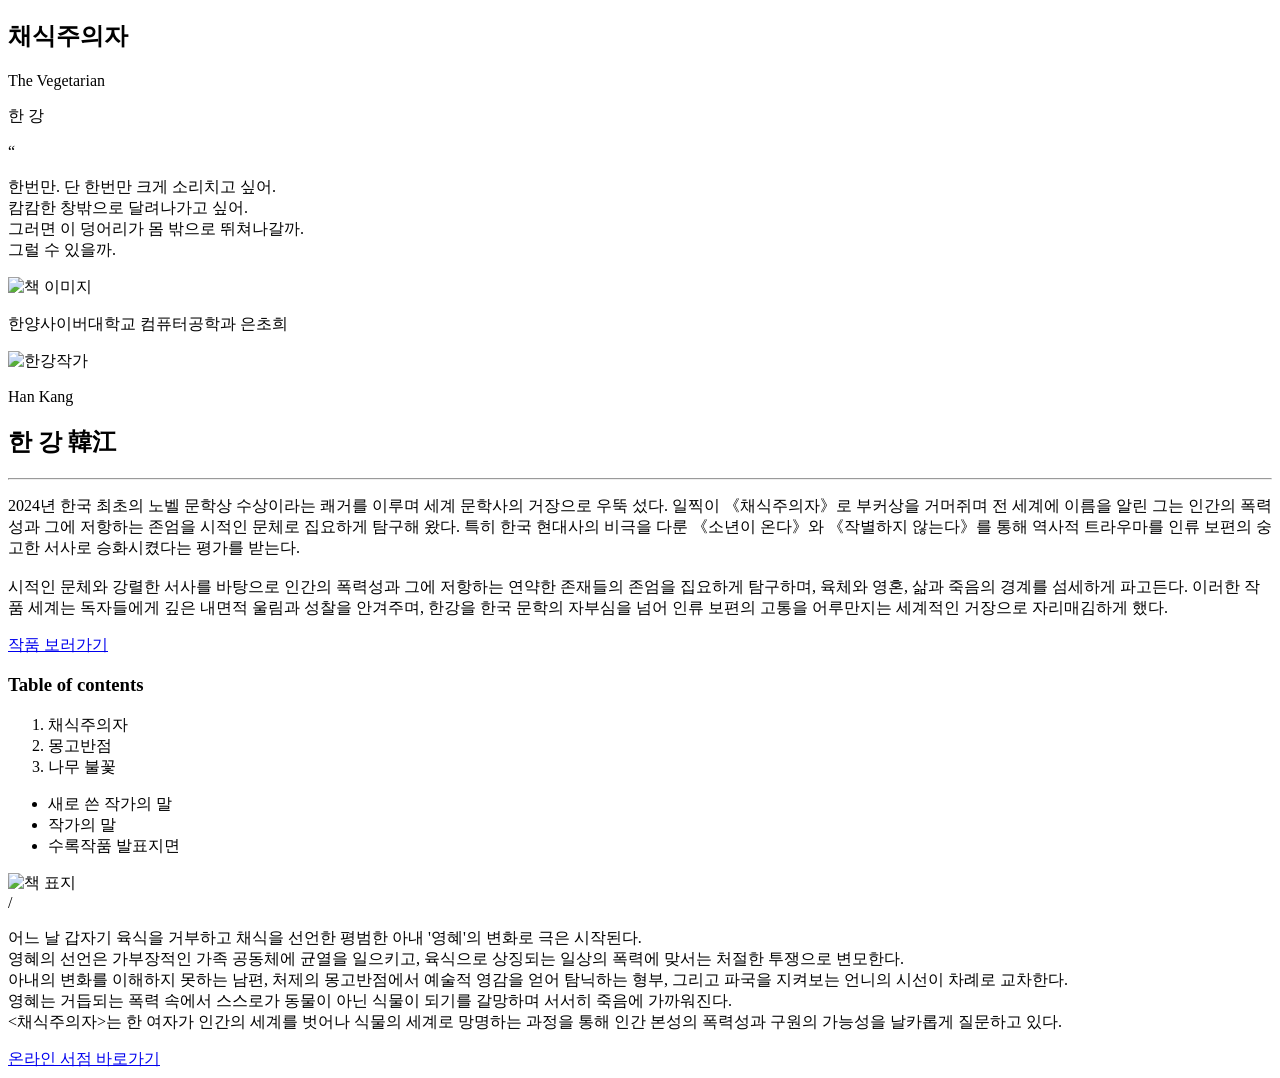
==== index.html @ d04482bc "Create index.html" ====
<!DOCTYPE html>
<html lang="ko">
<head>
    
    <meta charset="UTF-8">
    <title>채식주의자</title>
    <link rel="stylesheet" href="style.css">
    <link rel="preconnect" href="https://fonts.googleapis.com">
    <link rel="preconnect" href="https://fonts.gstatic.com" crossorigin>
    <link href="https://fonts.googleapis.com/css2?family=Chiron+Sung+HK:ital,wght@0,200..900;1,200..900&family=Nanum+Myeongjo&display=swap" rel="stylesheet">
    <link href="https://fonts.googleapis.com/css2?family=Cormorant+Garamond:ital,wght@0,300..700;1,300..700&display=swap" rel="stylesheet">
</head>

<body>

    <!-- 메인 -->
    <section class="main">
        <h1>채식주의자</h1>
        <p class="sub">The Vegetarian</p>
        <p class="author-name">한 강</p>
        <p class="mark">&#8220;</p>
        <p class="quote">
            한번만. 단 한번만 크게 소리치고 싶어.<br>
            캄캄한 창밖으로 달려나가고 싶어.<br>
            그러면 이 덩어리가 몸 밖으로 뛰쳐나갈까.<br>
            그럴 수 있을까.
        </p>
        <img src="img/book_01.png" alt="책 이미지" class="main-book-img">
        <p class="myname">한양사이버대학교 컴퓨터공학과 은초희</p>
    </section>

    <!-- 작가 소개 -->
    <section class="intro-section">
        <div class="container">
            <div class="image-box">
            <img src="img/hankang.jpg" alt="한강작가">
        </div>

        <div class="text-box">
            <p class="eng-name">Han Kang</p>
            <h2>한 강 <span>韓江</span></h2>
            <hr>
            <p class="description">
                2024년 한국 최초의 노벨 문학상 수상이라는 쾌거를 이루며 세계 문학사의 거장으로 우뚝 섰다. 일찍이 《채식주의자》로 부커상을 거머쥐며 전 세계에 이름을 알린 그는 인간의 폭력성과 그에 저항하는 존엄을 시적인 문체로 집요하게 탐구해 왔다. 특히 한국 현대사의 비극을 다룬 《소년이 온다》와 《작별하지 않는다》를 통해 역사적 트라우마를 인류 보편의 숭고한 서사로 승화시켰다는 평가를 받는다. 
                <br><br>
                시적인 문체와 강렬한 서사를 바탕으로 인간의 폭력성과 그에 저항하는 연약한 존재들의 존엄을 집요하게 탐구하며, 육체와 영혼, 삶과 죽음의 경계를 섬세하게 파고든다. 
                이러한 작품 세계는 독자들에게 깊은 내면적 울림과 성찰을 안겨주며, 한강을 한국 문학의 자부심을 넘어 인류 보편의 고통을 어루만지는 세계적인 거장으로 자리매김하게 했다.       
            </p>
           <a href="https://store.kyobobook.co.kr/person/detail/1000646901" target="_blank" class="btn">작품 보러가기</a>
        </div>
        </div>
    </section>

<section class="content-section">
    <div class="inner-wrapper">
        
        <div class="top-content">
            <div class="table-contents">
                <h3>Table of contents</h3>
                <ol>
                    <li>채식주의자</li>
                    <li>몽고반점</li>
                    <li>나무 불꽃</li>
                </ol>
                <ul class="extra-info">
                    <li>새로 쓴 작가의 말</li>
                    <li>작가의 말</li>
                    <li>수록작품 발표지면</li>
                </ul>
            </div>
            
            <div class="book-img">
                <img src="img/book_02.png" alt="책 표지">
            </div>
        </div>

        <div class="divider">/</div>

        <div class="bottom-content">
            <p class="summary">
                어느 날 갑자기 육식을 거부하고 채식을 선언한 평범한 아내 '영혜'의 변화로 극은 시작된다.<br>
                영혜의 선언은 가부장적인 가족 공동체에 균열을 일으키고, 육식으로 상징되는 일상의 폭력에 맞서는 처절한 투쟁으로 변모한다. <br>
                아내의 변화를 이해하지 못하는 남편, 처제의 몽고반점에서 예술적 영감을 얻어 탐닉하는 형부, 그리고 파국을 지켜보는 언니의 시선이 차례로 교차한다. <br>
                영혜는 거듭되는 폭력 속에서 스스로가 동물이 아닌 식물이 되기를 갈망하며 서서히 죽음에 가까워진다. <br>
                <채식주의자>는 한 여자가 인간의 세계를 벗어나 식물의 세계로 망명하는 과정을 통해 인간 본성의 폭력성과 구원의 가능성을 날카롭게 질문하고 있다.
            </p>
            <a href="https://product.kyobobook.co.kr/detail/S000000610650" target="_blank" class="store-btn">온라인 서점 바로가기</a>
        </div>
        
    </div>
</section>

</body>
</html>
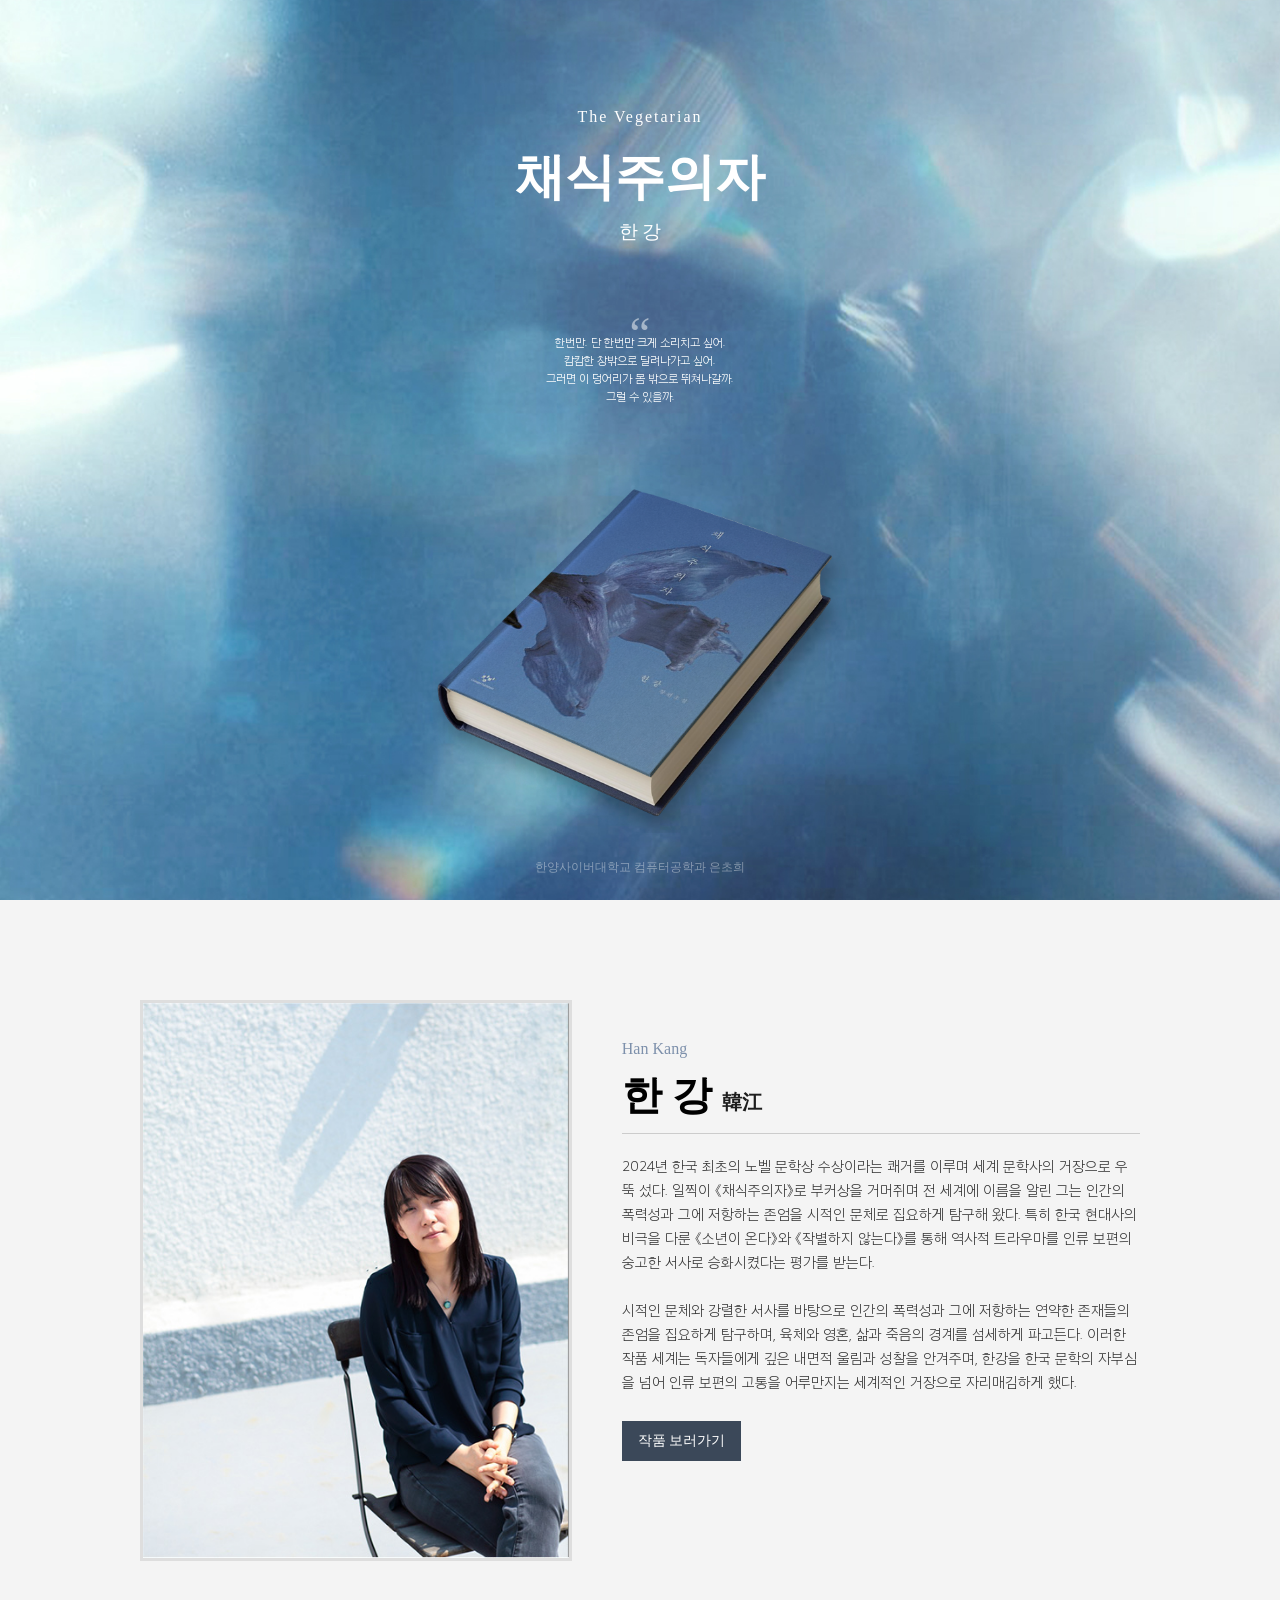
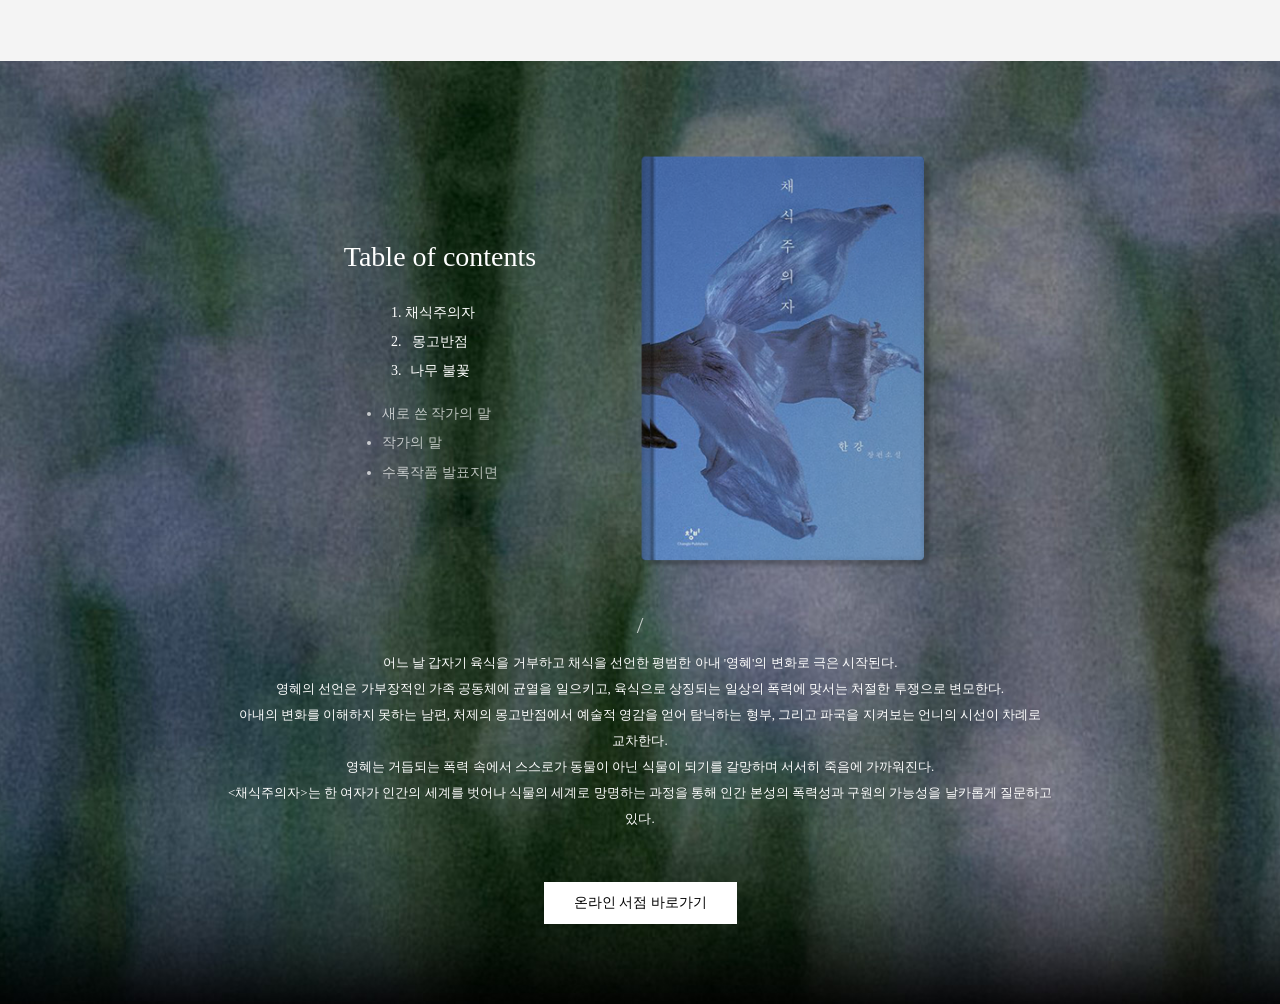
==== commit d79f95f7: "Update index.html" ====
--- a/index.html
+++ b/index.html
@@ -1,7 +1,6 @@
 <!DOCTYPE html>
 <html lang="ko">
 <head>
-    
     <meta charset="UTF-8">
     <title>채식주의자</title>
     <link rel="stylesheet" href="style.css">
@@ -12,7 +11,6 @@
 </head>
 
 <body>
-
     <!-- 메인 -->
     <section class="main">
         <h1>채식주의자</h1>
@@ -51,44 +49,43 @@
         </div>
     </section>
 
-<section class="content-section">
-    <div class="inner-wrapper">
-        
-        <div class="top-content">
-            <div class="table-contents">
-                <h3>Table of contents</h3>
-                <ol>
-                    <li>채식주의자</li>
-                    <li>몽고반점</li>
-                    <li>나무 불꽃</li>
-                </ol>
-                <ul class="extra-info">
-                    <li>새로 쓴 작가의 말</li>
-                    <li>작가의 말</li>
-                    <li>수록작품 발표지면</li>
-                </ul>
+    <!-- 목차 -->
+    <section class="content-section">
+        <div class="inner-wrapper">
+            <div class="top-content">
+                <div class="table-contents">
+                    <h3>Table of contents</h3>
+                    <ol>
+                        <li>채식주의자</li>
+                        <li>몽고반점</li>
+                        <li>나무 불꽃</li>
+                    </ol>
+                    <ul class="extra-info">
+                        <li>새로 쓴 작가의 말</li>
+                        <li>작가의 말</li>
+                        <li>수록작품 발표지면</li>
+                    </ul>
+                </div>
+                
+                <div class="book-img">
+                    <img src="img/book_02.png" alt="책 표지">
+                </div>
             </div>
             
-            <div class="book-img">
-                <img src="img/book_02.png" alt="책 표지">
+            <div class="divider">/</div>
+    
+            <div class="bottom-content">
+                <p class="summary">
+                    어느 날 갑자기 육식을 거부하고 채식을 선언한 평범한 아내 '영혜'의 변화로 극은 시작된다.<br>
+                    영혜의 선언은 가부장적인 가족 공동체에 균열을 일으키고, 육식으로 상징되는 일상의 폭력에 맞서는 처절한 투쟁으로 변모한다. <br>
+                    아내의 변화를 이해하지 못하는 남편, 처제의 몽고반점에서 예술적 영감을 얻어 탐닉하는 형부, 그리고 파국을 지켜보는 언니의 시선이 차례로 교차한다. <br>
+                    영혜는 거듭되는 폭력 속에서 스스로가 동물이 아닌 식물이 되기를 갈망하며 서서히 죽음에 가까워진다. <br>
+                    <채식주의자>는 한 여자가 인간의 세계를 벗어나 식물의 세계로 망명하는 과정을 통해 인간 본성의 폭력성과 구원의 가능성을 날카롭게 질문하고 있다.
+                </p>
+                <a href="https://product.kyobobook.co.kr/detail/S000000610650" target="_blank" class="store-btn">온라인 서점 바로가기</a>
             </div>
         </div>
-
-        <div class="divider">/</div>
-
-        <div class="bottom-content">
-            <p class="summary">
-                어느 날 갑자기 육식을 거부하고 채식을 선언한 평범한 아내 '영혜'의 변화로 극은 시작된다.<br>
-                영혜의 선언은 가부장적인 가족 공동체에 균열을 일으키고, 육식으로 상징되는 일상의 폭력에 맞서는 처절한 투쟁으로 변모한다. <br>
-                아내의 변화를 이해하지 못하는 남편, 처제의 몽고반점에서 예술적 영감을 얻어 탐닉하는 형부, 그리고 파국을 지켜보는 언니의 시선이 차례로 교차한다. <br>
-                영혜는 거듭되는 폭력 속에서 스스로가 동물이 아닌 식물이 되기를 갈망하며 서서히 죽음에 가까워진다. <br>
-                <채식주의자>는 한 여자가 인간의 세계를 벗어나 식물의 세계로 망명하는 과정을 통해 인간 본성의 폭력성과 구원의 가능성을 날카롭게 질문하고 있다.
-            </p>
-            <a href="https://product.kyobobook.co.kr/detail/S000000610650" target="_blank" class="store-btn">온라인 서점 바로가기</a>
-        </div>
-        
-    </div>
-</section>
-
+    </section>
+    
 </body>
 </html>
--- a/style.css
+++ b/style.css
@@ -0,0 +1,295 @@
+* {
+    margin: 0;
+    padding: 0;
+    box-sizing: border-box;
+    font-family: 'AppleSDGothicNeoUL' bold;
+}
+
+@font-face{
+    font-family : 'BookkMyungjo_Light';
+    font-style : normal;
+    font-weight : 400;
+    src: url('font/BookkMyungjo_Light.ttf') format('truetype');
+}
+
+@font-face{
+    font-family : 'AppleSDGothicNeoUL';
+    font-style : normal;
+    font-weight : 400;
+    src: url('font/AppleSDGothicNeoUL.ttf') format('truetype');
+}
+
+.cormorant-garamond-<uniquifier> {
+  font-family: "Cormorant Garamond", serif;
+  font-optical-sizing: auto;
+  font-weight: <weight>;
+  font-style: normal;
+}
+
+
+/* 메인 */
+.main {
+    height: 100vh;
+    background: url("img/bg1.jpg") no-repeat center/cover;
+    position: relative;
+    color: white;
+    text-align: center;
+}
+
+.main h1 {
+    position: absolute;
+    top: 16%;
+    left: 50%;
+    transform: translateX(-50%);
+    font-size: 50px;
+    font-family: 'Chiron Sung HK', serif;
+}
+
+.sub {
+    position: absolute;
+    top: 12%;
+    left: 50%;
+    transform: translateX(-50%);
+    font-family: 'Chiron Sung HK', serif;
+    font-weight: 200;
+    letter-spacing: 2px;
+}
+
+.author-name {
+    position: absolute;
+    top: 24.3%;
+    left: 50%;
+    font-size: 19px;
+    transform: translateX(-50%);
+    font-family: 'Chiron Sung HK', serif;
+}
+
+
+.mark{
+    position: absolute;
+    top: 34%;
+    left: 50%;
+    transform: translateX(-50%);
+    font-family: 'Nanum Myeongjo';
+    font-size : 47px;
+    opacity: 50%;
+}
+
+.quote {
+    position: absolute;
+    top: 37%;
+    left: 50%;
+    font-family: 'AppleSDGothicNeoUL';
+    font-size: 12px;
+    transform: translateX(-50%);
+    line-height: 1.5;
+}
+
+.main-book-img {
+    position: absolute;
+    bottom: 67px;
+    left: 50%;
+    transform: translateX(-50%);
+    width: 415px;
+}
+
+.myname{
+    position: absolute;
+    bottom: 2.5%;
+    left: 50%;
+    font-size: 12px;
+    opacity: 40%;
+    transform: translateX(-50%);
+    line-height: 1.6;
+}
+
+
+
+/* 작가 소개*/
+.intro-section {
+    display: flex;
+    justify-content: center; 
+    align-items: center;
+    padding: 100px 0;
+    background-color: #f4f4f4;
+}
+
+.container {
+    display: flex;
+    align-items: flex-start;
+    gap: 50px;
+    width: 90%;
+    max-width: 1000px;
+}
+
+.image-box {
+    flex: 1;
+}
+
+.image-box img {
+    width: 100%;            
+    height: auto;
+    display: block;
+    border: 3px solid #dedede;
+}
+
+.text-box {
+    margin-top: 40px;
+    flex: 1.2;              
+    text-align: left;
+}
+
+.eng-name {
+    color:#7d90ab;
+}
+
+.text-box h2 {
+    font-size: 40px;
+    margin: 10px 0;
+}
+
+.text-box h2 span{
+    font-size: 20px;
+    margin: 10px 0;
+    color: #1e1e1e;
+}
+
+.text-box hr {
+    border: 0;
+    height: 1px;
+    background: #ccc;
+    margin-bottom: 20px;
+}
+
+.description {
+    line-height: 1.6;
+    font-size: 15px;
+    color: #333;
+    font-family: 'AppleSDGothicNeoUL';
+}
+
+.text-box .btn {
+    display: inline-block;
+    border: 1px solid #3b4859;
+    padding: 10px 15px;
+    text-decoration: none;
+    color: white;
+    background-color: #3b4859;
+    transition: 0.3s;
+    cursor: pointer;
+    font-size: 14px;
+    margin-top: 27px;
+}
+
+.text-box .btn:hover {
+    background-color: #fff;
+    color: #000;
+}
+
+
+/* 목차 스토리 */
+.content-section {
+    width: 100%;
+    min-height: 100vh;
+    background: url("img/bg2.jpg") no-repeat center/cover;
+    display: flex;
+    justify-content: center;
+    padding: 80px 0;
+    color: white;
+}
+
+.inner-wrapper {
+    width: 90%;
+    max-width: 1000px;
+    display: flex;
+    flex-direction: column; 
+    align-items: center;
+    text-align: center;
+}
+
+
+.top-content {
+    display: flex;
+    justify-content: center;
+    align-items: center;
+    gap: 100px;
+    width: 100%;
+    margin-top: 10px;
+}
+
+.table-contents {
+    display: flex;
+    flex-direction: column;
+    align-items: center;
+    text-align: center;
+    color: white;
+}
+
+.table-contents h3 {
+    margin-bottom: 25px;
+    font-family: "Cormorant Garamond", serif;
+    font-weight: 300;
+    font-size: 28px;
+}
+
+.table-contents ol, .table-contents .extra-info {
+    padding: 0;
+    margin: 0;
+}
+
+.table-contents li {
+    font-size: 14px;
+    line-height: 2.1;
+    font-family: 'Chiron Sung HK', serif;
+}
+
+.table-contents ol {
+    margin-bottom: 13px;
+}
+
+.extra-info {
+    margin-top: 40px;
+    opacity: 0.7;
+    text-align: left;
+}
+
+.book-img img {
+    width: 300px;
+    height: auto;
+}
+
+.divider {
+    margin: 35px 0 11px 0;
+    font-size: 24px;
+    opacity: 0.7;
+    font-weight: 100;
+}
+
+
+/* footer 스토리 */
+.bottom-content {
+    max-width: 850px;
+}
+
+.summary {
+    font-size: 13px;
+    font-family: 'Chiron Sung HK', serif;
+    line-height: 2;
+    margin-bottom: 50px;
+    word-break: keep-all;
+}
+
+.store-btn {
+    display: inline-block;
+    background: white;
+    color: black;
+    padding: 12px 30px;
+    text-decoration: none;
+    font-size: 14px;
+    transition: 0.3s;
+}
+
+.store-btn:hover {
+    color: #fff;
+    background: #35455b;
+}
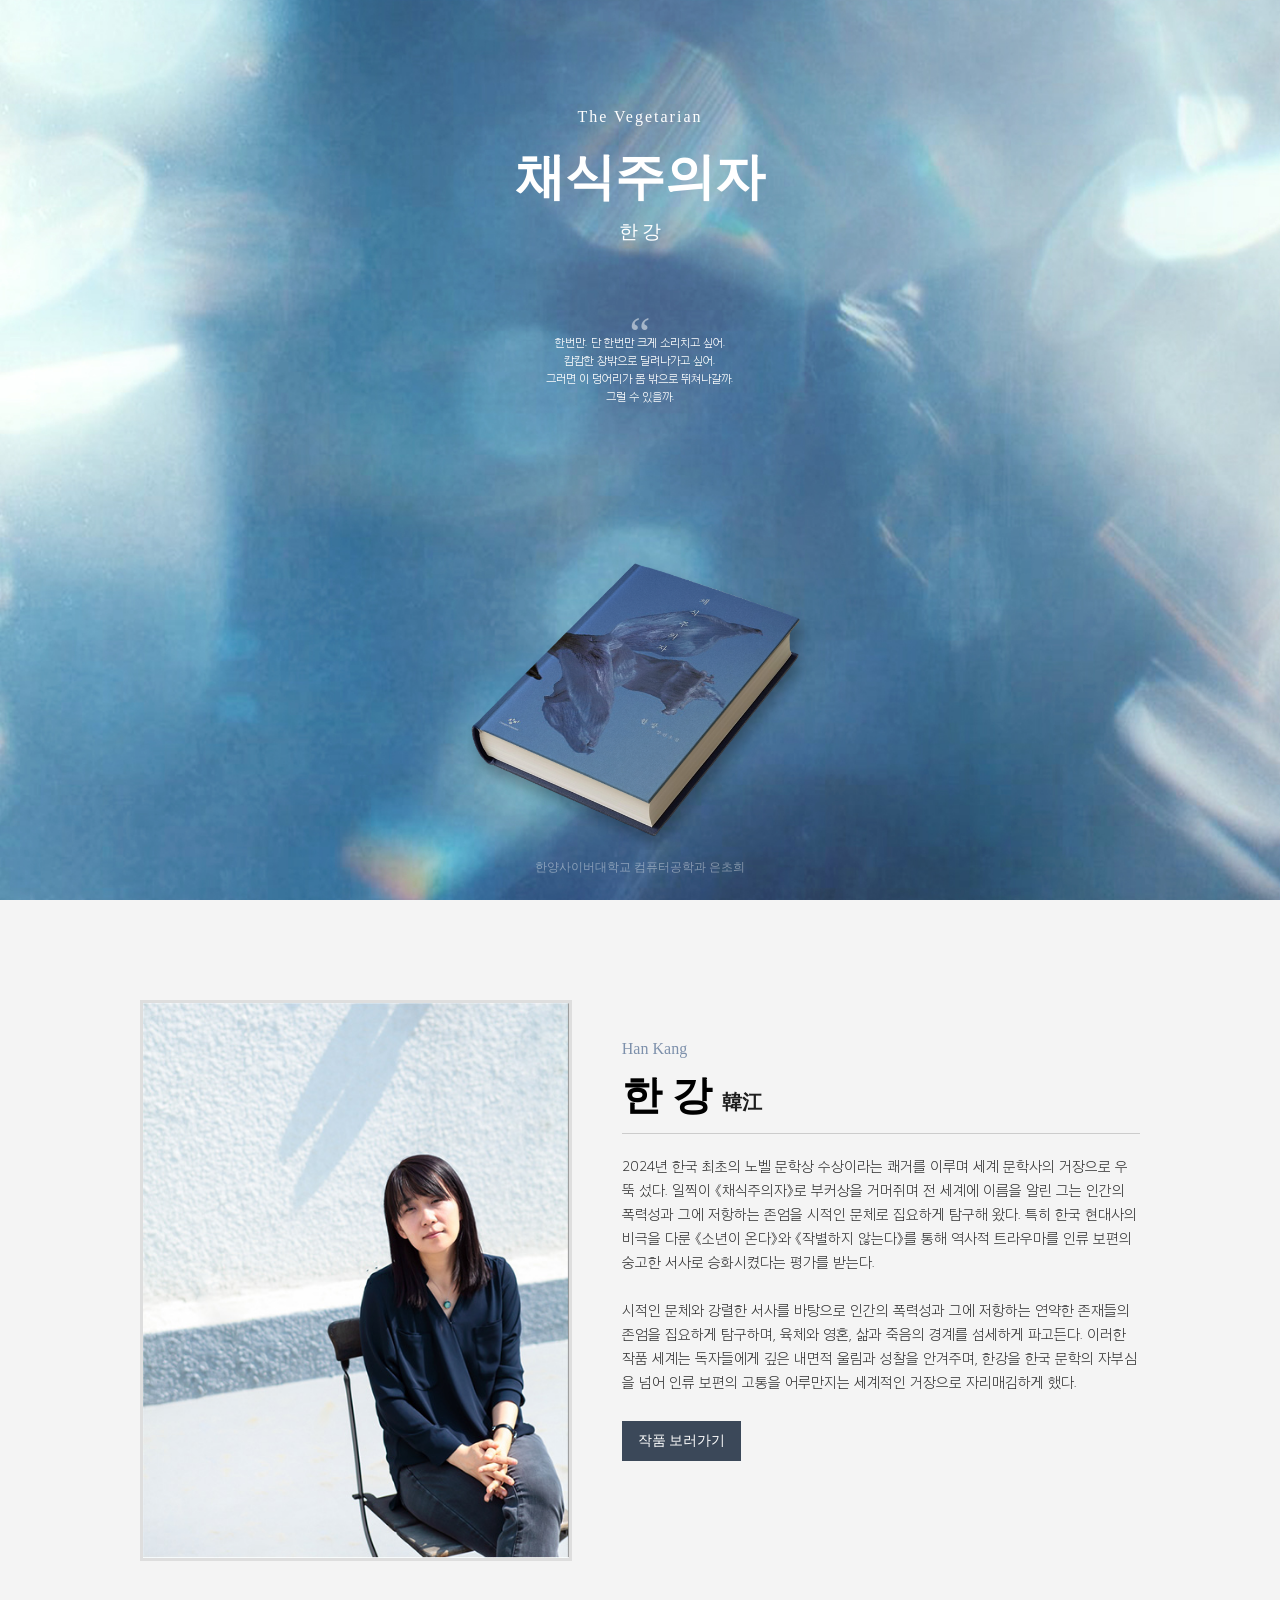
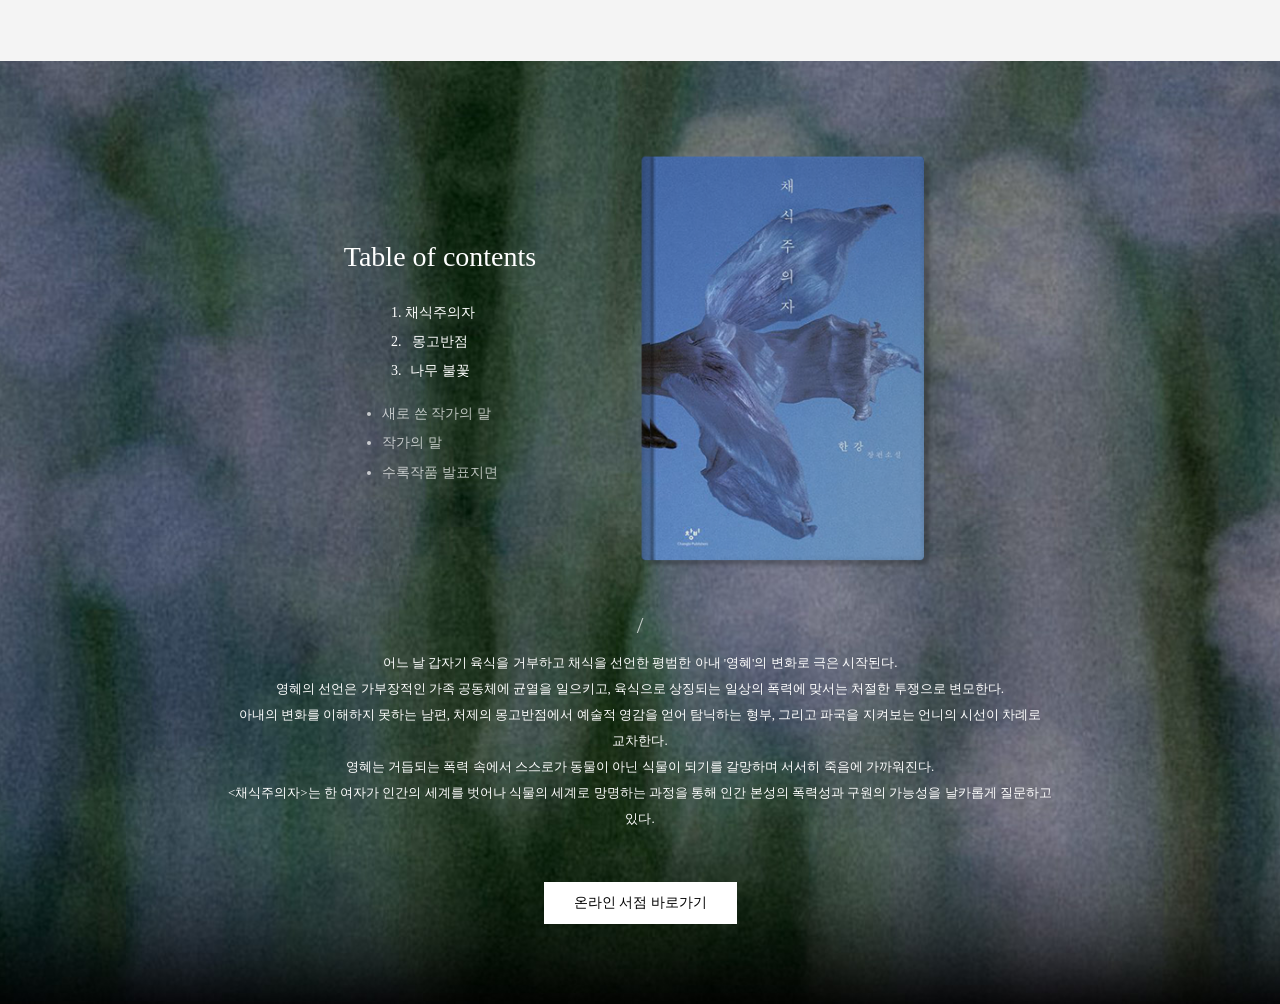
==== commit cf4ac4e1: "Update index.html" ====
--- a/index.html
+++ b/index.html
@@ -2,6 +2,7 @@
 <html lang="ko">
 <head>
     <meta charset="UTF-8">
+    <meta name="viewport" content="width=device-width, initial-scale=1.0">
     <title>채식주의자</title>
     <link rel="stylesheet" href="style.css">
     <link rel="preconnect" href="https://fonts.googleapis.com">
--- a/style.css
+++ b/style.css
@@ -87,10 +87,10 @@
 
 .main-book-img {
     position: absolute;
-    bottom: 67px;
-    left: 50%;
-    transform: translateX(-50%);
-    width: 415px;
+    bottom: 50px;
+    left: 50%;
+    transform: translateX(-50%);
+    width: 345px;
 }
 
 .myname{
@@ -292,4 +292,4 @@
 .store-btn:hover {
     color: #fff;
     background: #35455b;
-}+}
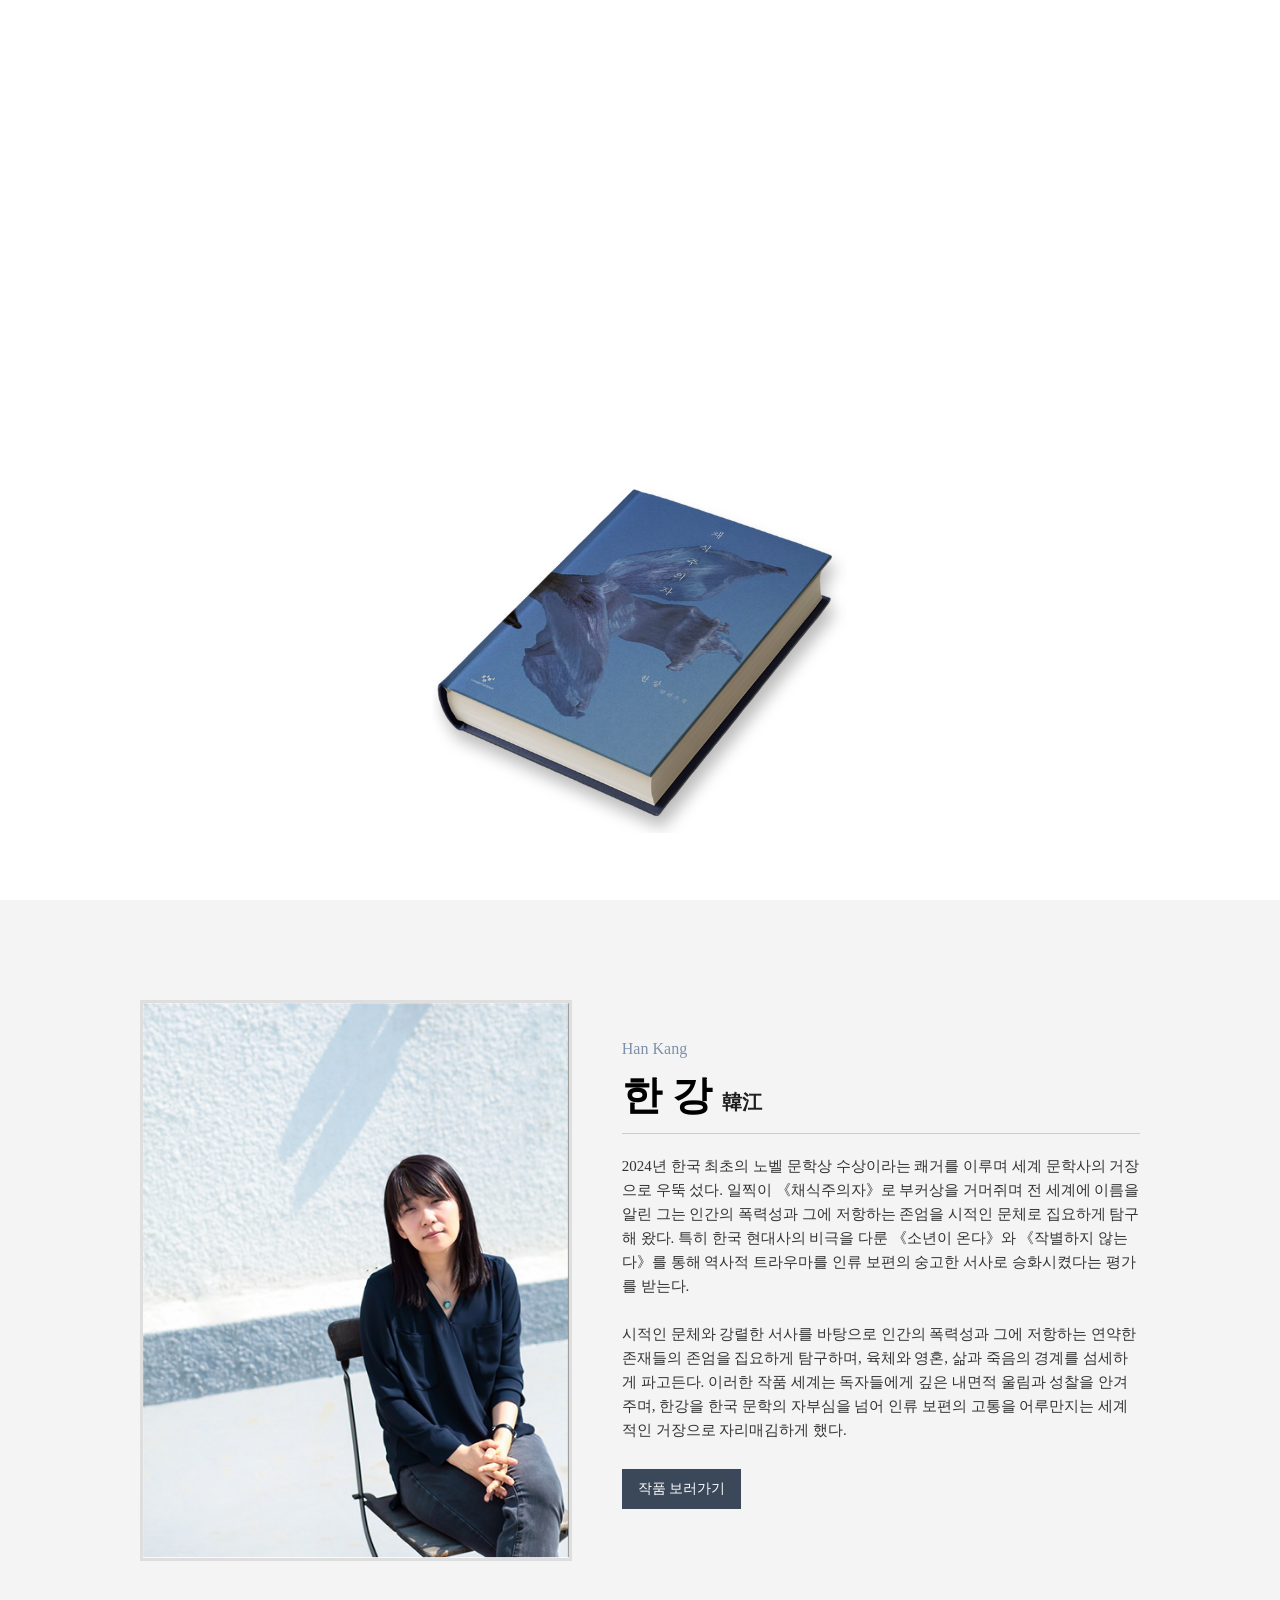
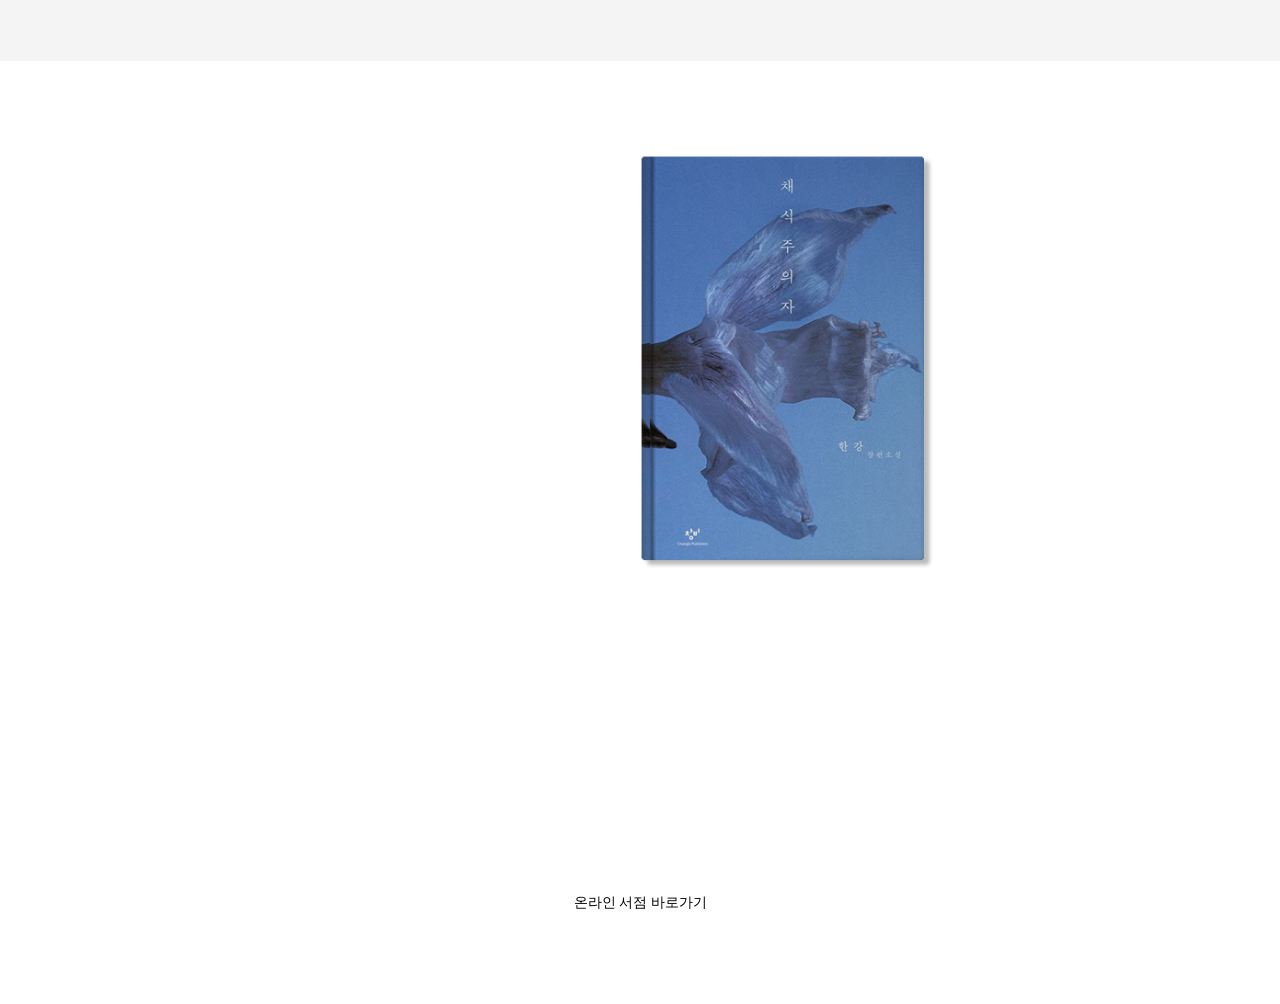
==== commit c0b468e0: "Update index.html" ====
--- a/index.html
+++ b/index.html
@@ -2,9 +2,8 @@
 <html lang="ko">
 <head>
     <meta charset="UTF-8">
-    <meta name="viewport" content="width=device-width, initial-scale=1.0">
     <title>채식주의자</title>
-    <link rel="stylesheet" href="style.css">
+    <link rel="stylesheet" href="css/style.css">
     <link rel="preconnect" href="https://fonts.googleapis.com">
     <link rel="preconnect" href="https://fonts.gstatic.com" crossorigin>
     <link href="https://fonts.googleapis.com/css2?family=Chiron+Sung+HK:ital,wght@0,200..900;1,200..900&family=Nanum+Myeongjo&display=swap" rel="stylesheet">
--- a/css/style.css
+++ b/css/style.css
@@ -0,0 +1,295 @@
+* {
+    margin: 0;
+    padding: 0;
+    box-sizing: border-box;
+    font-family: 'AppleSDGothicNeoUL' bold;
+}
+
+@font-face{
+    font-family : 'BookkMyungjo_Light';
+    font-style : normal;
+    font-weight : 400;
+    src: url('font/BookkMyungjo_Light.ttf') format('truetype');
+}
+
+@font-face{
+    font-family : 'AppleSDGothicNeoUL';
+    font-style : normal;
+    font-weight : 400;
+    src: url('font/AppleSDGothicNeoUL.ttf') format('truetype');
+}
+
+.cormorant-garamond-<uniquifier> {
+  font-family: "Cormorant Garamond", serif;
+  font-optical-sizing: auto;
+  font-weight: <weight>;
+  font-style: normal;
+}
+
+
+/* 메인 */
+.main {
+    height: 100vh;
+    background: url("img/bg1.jpg") no-repeat center/cover;
+    position: relative;
+    color: white;
+    text-align: center;
+}
+
+.main h1 {
+    position: absolute;
+    top: 16%;
+    left: 50%;
+    transform: translateX(-50%);
+    font-size: 50px;
+    font-family: 'Chiron Sung HK', serif;
+}
+
+.sub {
+    position: absolute;
+    top: 12%;
+    left: 50%;
+    transform: translateX(-50%);
+    font-family: 'Chiron Sung HK', serif;
+    font-weight: 200;
+    letter-spacing: 2px;
+}
+
+.author-name {
+    position: absolute;
+    top: 24.3%;
+    left: 50%;
+    font-size: 19px;
+    transform: translateX(-50%);
+    font-family: 'Chiron Sung HK', serif;
+}
+
+
+.mark{
+    position: absolute;
+    top: 34%;
+    left: 50%;
+    transform: translateX(-50%);
+    font-family: 'Nanum Myeongjo';
+    font-size : 47px;
+    opacity: 50%;
+}
+
+.quote {
+    position: absolute;
+    top: 37%;
+    left: 50%;
+    font-family: 'AppleSDGothicNeoUL';
+    font-size: 12px;
+    transform: translateX(-50%);
+    line-height: 1.5;
+}
+
+.main-book-img {
+    position: absolute;
+    bottom: 67px;
+    left: 50%;
+    transform: translateX(-50%);
+    width: 415px;
+}
+
+.myname{
+    position: absolute;
+    bottom: 2.5%;
+    left: 50%;
+    font-size: 12px;
+    opacity: 40%;
+    transform: translateX(-50%);
+    line-height: 1.6;
+}
+
+
+
+/* 작가 소개*/
+.intro-section {
+    display: flex;
+    justify-content: center; 
+    align-items: center;
+    padding: 100px 0;
+    background-color: #f4f4f4;
+}
+
+.container {
+    display: flex;
+    align-items: flex-start;
+    gap: 50px;
+    width: 90%;
+    max-width: 1000px;
+}
+
+.image-box {
+    flex: 1;
+}
+
+.image-box img {
+    width: 100%;            
+    height: auto;
+    display: block;
+    border: 3px solid #dedede;
+}
+
+.text-box {
+    margin-top: 40px;
+    flex: 1.2;              
+    text-align: left;
+}
+
+.eng-name {
+    color:#7d90ab;
+}
+
+.text-box h2 {
+    font-size: 40px;
+    margin: 10px 0;
+}
+
+.text-box h2 span{
+    font-size: 20px;
+    margin: 10px 0;
+    color: #1e1e1e;
+}
+
+.text-box hr {
+    border: 0;
+    height: 1px;
+    background: #ccc;
+    margin-bottom: 20px;
+}
+
+.description {
+    line-height: 1.6;
+    font-size: 15px;
+    color: #333;
+    font-family: 'AppleSDGothicNeoUL';
+}
+
+.text-box .btn {
+    display: inline-block;
+    border: 1px solid #3b4859;
+    padding: 10px 15px;
+    text-decoration: none;
+    color: white;
+    background-color: #3b4859;
+    transition: 0.3s;
+    cursor: pointer;
+    font-size: 14px;
+    margin-top: 27px;
+}
+
+.text-box .btn:hover {
+    background-color: #fff;
+    color: #000;
+}
+
+
+/* 목차 스토리 */
+.content-section {
+    width: 100%;
+    min-height: 100vh;
+    background: url("img/bg2.jpg") no-repeat center/cover;
+    display: flex;
+    justify-content: center;
+    padding: 80px 0;
+    color: white;
+}
+
+.inner-wrapper {
+    width: 90%;
+    max-width: 1000px;
+    display: flex;
+    flex-direction: column; 
+    align-items: center;
+    text-align: center;
+}
+
+
+.top-content {
+    display: flex;
+    justify-content: center;
+    align-items: center;
+    gap: 100px;
+    width: 100%;
+    margin-top: 10px;
+}
+
+.table-contents {
+    display: flex;
+    flex-direction: column;
+    align-items: center;
+    text-align: center;
+    color: white;
+}
+
+.table-contents h3 {
+    margin-bottom: 25px;
+    font-family: "Cormorant Garamond", serif;
+    font-weight: 300;
+    font-size: 28px;
+}
+
+.table-contents ol, .table-contents .extra-info {
+    padding: 0;
+    margin: 0;
+}
+
+.table-contents li {
+    font-size: 14px;
+    line-height: 2.1;
+    font-family: 'Chiron Sung HK', serif;
+}
+
+.table-contents ol {
+    margin-bottom: 13px;
+}
+
+.extra-info {
+    margin-top: 40px;
+    opacity: 0.7;
+    text-align: left;
+}
+
+.book-img img {
+    width: 300px;
+    height: auto;
+}
+
+.divider {
+    margin: 35px 0 11px 0;
+    font-size: 24px;
+    opacity: 0.7;
+    font-weight: 100;
+}
+
+
+/* footer 스토리 */
+.bottom-content {
+    max-width: 850px;
+}
+
+.summary {
+    font-size: 13px;
+    font-family: 'Chiron Sung HK', serif;
+    line-height: 2;
+    margin-bottom: 50px;
+    word-break: keep-all;
+}
+
+.store-btn {
+    display: inline-block;
+    background: white;
+    color: black;
+    padding: 12px 30px;
+    text-decoration: none;
+    font-size: 14px;
+    transition: 0.3s;
+}
+
+.store-btn:hover {
+    color: #fff;
+    background: #35455b;
+}
